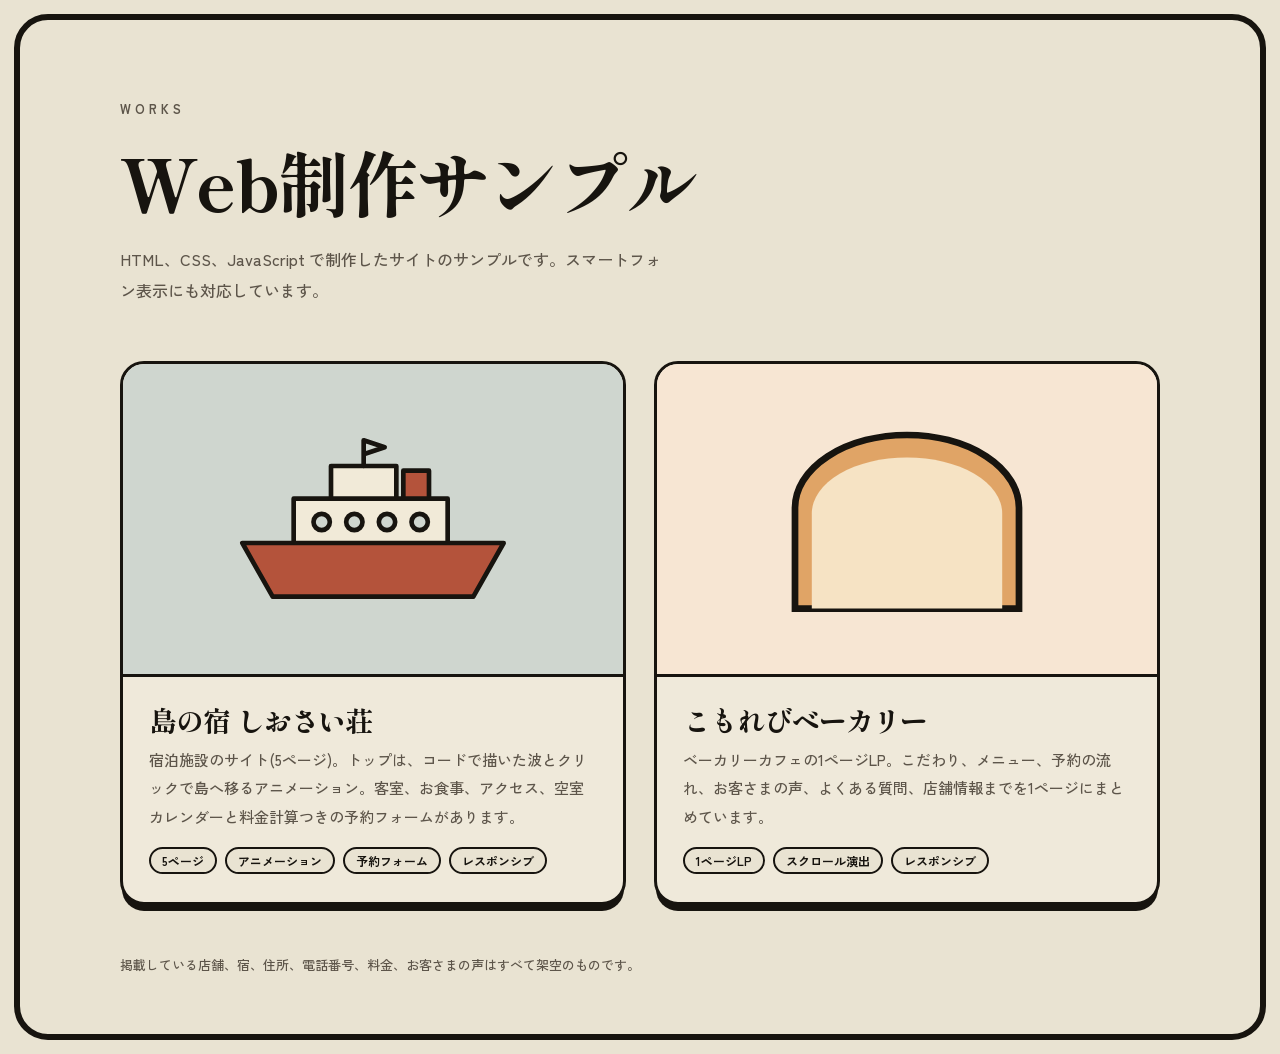
==== index.html @ 9517dd02 "Add web production samples: island inn site and bakery LP Co-Authored-By: Claude Opus 5.5 <noreply@a" ====
<!doctype html>
<html lang="ja">
<head>
<meta charset="utf-8">
<meta name="viewport" content="width=device-width, initial-scale=1">
<title>Web制作サンプル</title>
<meta name="description" content="HTML/CSS/JavaScriptで制作したWebサイトのサンプル集です。掲載している店舗と宿は架空のものです。">
<link rel="preconnect" href="https://fonts.googleapis.com">
<link rel="preconnect" href="https://fonts.gstatic.com" crossorigin>
<link href="https://fonts.googleapis.com/css2?family=Shippori+Mincho+B1:wght@800&family=Zen+Kaku+Gothic+New:wght@500;700&display=swap" rel="stylesheet">
<style>
:root{--paper:#e9e3d2;--paper2:#efe9da;--line:#17140f;--muted:#5d554a;--band:#cfd6cf;--roof:#b4533b;--warm:#f7e6d3}
*{box-sizing:border-box;margin:0;padding:0}
body{background:var(--paper);color:var(--line);font:500 16px/1.9 "Zen Kaku Gothic New",sans-serif;padding:14px}
.page{border:6px solid var(--line);border-radius:34px;min-height:calc(100vh - 28px);padding:72px 0 56px}
.wrap{width:min(1040px,100% - 48px);margin-inline:auto}
h1,h2{font-family:"Shippori Mincho B1",serif;font-weight:800;letter-spacing:-.03em;line-height:1.25}
h1{font-size:clamp(40px,6vw,72px);margin:14px 0 18px}
.eb{font:700 13px/1 "Zen Kaku Gothic New",sans-serif;letter-spacing:.3em;color:var(--muted)}
.lead{color:var(--muted);max-width:34em}
.works{display:grid;grid-template-columns:1fr 1fr;gap:28px;margin-top:56px}
.work{display:block;text-decoration:none;color:inherit;background:var(--paper2);border:3px solid var(--line);border-radius:24px;overflow:hidden;box-shadow:0 8px 0 -2px var(--line);transition:transform .25s,box-shadow .25s}
.work:hover{transform:translateY(3px);box-shadow:0 5px 0 -2px var(--line)}
.thumb{aspect-ratio:16/10;border-bottom:3px solid var(--line);display:grid;place-items:center}
.thumb svg{width:56%}
.body{padding:26px 26px 28px}
.body h2{font-size:28px}
.body p{color:var(--muted);font-size:15px;margin-top:8px}
.tags{display:flex;flex-wrap:wrap;gap:8px;margin-top:16px;list-style:none}
.tags li{font:700 12px/1 "Zen Kaku Gothic New",sans-serif;border:2px solid var(--line);border-radius:999px;padding:6px 11px 5px;background:var(--paper)}
.note{margin-top:48px;font-size:13px;color:var(--muted)}
@media (max-width:760px){body{padding:8px}.page{border-radius:22px;padding:48px 0 40px}.wrap{width:calc(100% - 32px)}.works{grid-template-columns:1fr}}
</style>
</head>
<body>
<div class="page">
  <div class="wrap">
    <span class="eb">WORKS</span>
    <h1>Web制作サンプル</h1>
    <p class="lead">HTML、CSS、JavaScript で制作したサイトのサンプルです。スマートフォン表示にも対応しています。</p>

    <div class="works">
      <a class="work" href="island/">
        <div class="thumb" style="background:var(--band)">
          <svg viewBox="0 0 240 150" aria-hidden="true" fill="none" stroke="#17140f" stroke-width="4" stroke-linejoin="round" stroke-linecap="round"><path fill="#b4533b" d="M146 34h22v26h-22z"/><path fill="#f1ead8" d="M84 30h56v30H84z"/><path fill="#f1ead8" d="M52 58h132v40H52z"/><circle fill="#cfd6cf" cx="76" cy="78" r="7"/><circle fill="#cfd6cf" cx="104" cy="78" r="7"/><circle fill="#cfd6cf" cx="132" cy="78" r="7"/><circle fill="#cfd6cf" cx="160" cy="78" r="7"/><path d="M112 30V8l18 6-18 6"/><path fill="#b4533b" d="M8 96h224l-26 46H34z"/></svg>
        </div>
        <div class="body">
          <h2>島の宿 しおさい荘</h2>
          <p>宿泊施設のサイト(5ページ)。トップは、コードで描いた波とクリックで島へ移るアニメーション。客室、お食事、アクセス、空室カレンダーと料金計算つきの予約フォームがあります。</p>
          <ul class="tags"><li>5ページ</li><li>アニメーション</li><li>予約フォーム</li><li>レスポンシブ</li></ul>
        </div>
      </a>
      <a class="work" href="bakery/">
        <div class="thumb" style="background:var(--warm)">
          <svg viewBox="0 0 100 80" aria-hidden="true"><path d="M10 72 V36 a40 26 0 0 1 80 0 V72 Z" fill="#e0a466" stroke="#17140f" stroke-width="2.4"/><path d="M16 72 V38 a34 20 0 0 1 68 0 V72 Z" fill="#f6e3c4"/></svg>
        </div>
        <div class="body">
          <h2>こもれびベーカリー</h2>
          <p>ベーカリーカフェの1ページLP。こだわり、メニュー、予約の流れ、お客さまの声、よくある質問、店舗情報までを1ページにまとめています。</p>
          <ul class="tags"><li>1ページLP</li><li>スクロール演出</li><li>レスポンシブ</li></ul>
        </div>
      </a>
    </div>

    <p class="note">掲載している店舗、宿、住所、電話番号、料金、お客さまの声はすべて架空のものです。</p>
  </div>
</div>
</body>
</html>
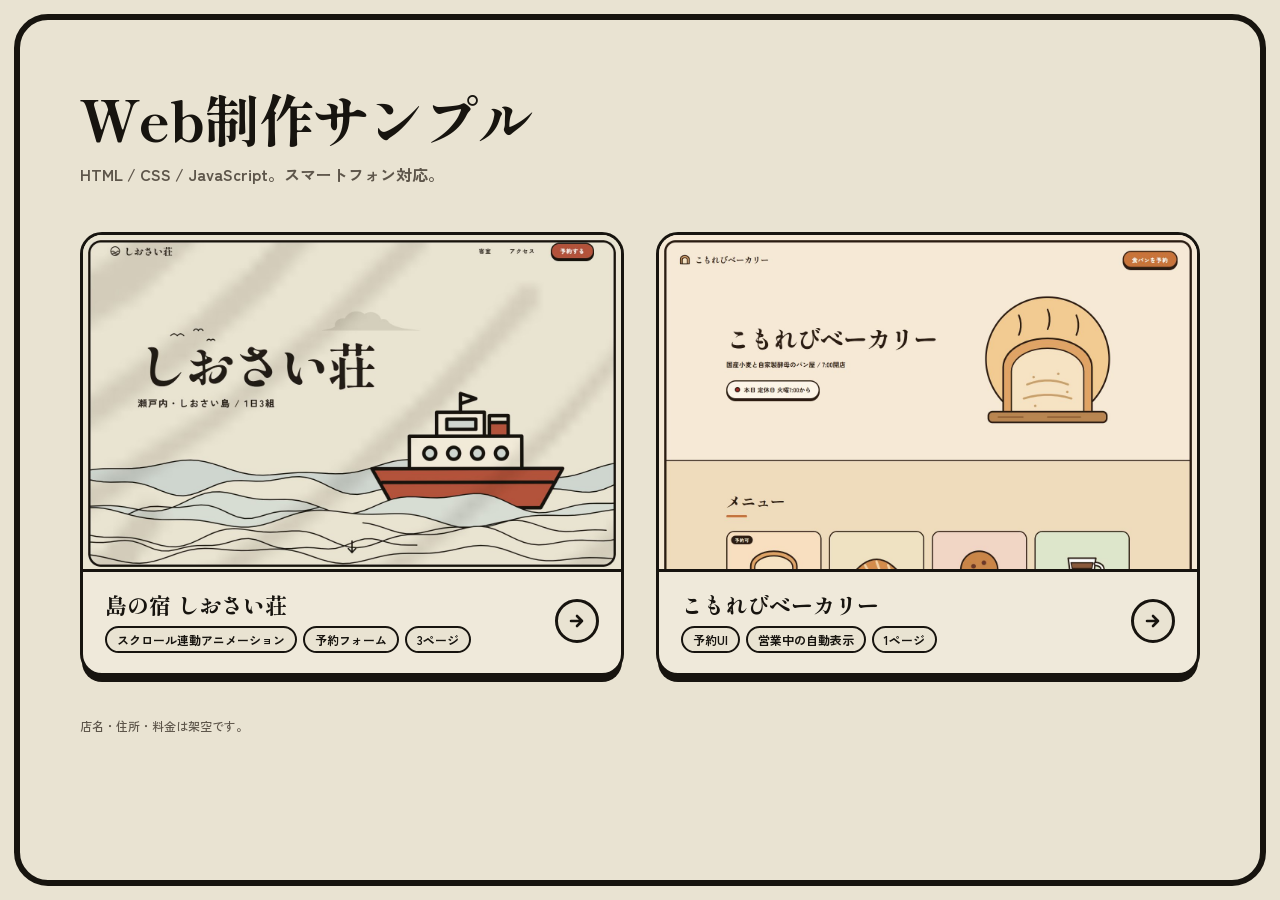
==== commit ed0190bb: "Rework samples: cut copy, simplify UI, island to 3 pages with booking flow Co-Authored-By: Claude Op" ====
--- a/index.html
+++ b/index.html
@@ -4,66 +4,63 @@
 <meta charset="utf-8">
 <meta name="viewport" content="width=device-width, initial-scale=1">
 <title>Web制作サンプル</title>
-<meta name="description" content="HTML/CSS/JavaScriptで制作したWebサイトのサンプル集です。掲載している店舗と宿は架空のものです。">
+<meta name="description" content="HTML / CSS / JavaScript で制作したサイトのサンプル。店名・住所・料金は架空です。">
 <link rel="preconnect" href="https://fonts.googleapis.com">
 <link rel="preconnect" href="https://fonts.gstatic.com" crossorigin>
 <link href="https://fonts.googleapis.com/css2?family=Shippori+Mincho+B1:wght@800&family=Zen+Kaku+Gothic+New:wght@500;700&display=swap" rel="stylesheet">
 <style>
-:root{--paper:#e9e3d2;--paper2:#efe9da;--line:#17140f;--muted:#5d554a;--band:#cfd6cf;--roof:#b4533b;--warm:#f7e6d3}
+:root{--paper:#e9e3d2;--paper2:#efe9da;--line:#17140f;--muted:#5d554a}
 *{box-sizing:border-box;margin:0;padding:0}
-body{background:var(--paper);color:var(--line);font:500 16px/1.9 "Zen Kaku Gothic New",sans-serif;padding:14px}
-.page{border:6px solid var(--line);border-radius:34px;min-height:calc(100vh - 28px);padding:72px 0 56px}
-.wrap{width:min(1040px,100% - 48px);margin-inline:auto}
-h1,h2{font-family:"Shippori Mincho B1",serif;font-weight:800;letter-spacing:-.03em;line-height:1.25}
-h1{font-size:clamp(40px,6vw,72px);margin:14px 0 18px}
-.eb{font:700 13px/1 "Zen Kaku Gothic New",sans-serif;letter-spacing:.3em;color:var(--muted)}
-.lead{color:var(--muted);max-width:34em}
-.works{display:grid;grid-template-columns:1fr 1fr;gap:28px;margin-top:56px}
-.work{display:block;text-decoration:none;color:inherit;background:var(--paper2);border:3px solid var(--line);border-radius:24px;overflow:hidden;box-shadow:0 8px 0 -2px var(--line);transition:transform .25s,box-shadow .25s}
+body{background:var(--paper);color:var(--line);font:500 16px/1.7 "Zen Kaku Gothic New",sans-serif;padding:14px}
+.page{border:6px solid var(--line);border-radius:34px;min-height:calc(100vh - 28px);padding:64px 0 48px}
+.wrap{width:min(1120px,100% - 48px);margin-inline:auto}
+h1{font:800 clamp(34px,5vw,56px)/1.2 "Shippori Mincho B1",serif;letter-spacing:-.02em}
+.sub{margin-top:10px;font-weight:700;color:var(--muted)}
+.works{display:grid;grid-template-columns:1fr 1fr;gap:32px;margin-top:44px}
+.work{display:block;text-decoration:none;color:inherit;background:var(--paper2);border:3px solid var(--line);border-radius:22px;overflow:hidden;box-shadow:0 8px 0 -2px var(--line);transition:transform .2s,box-shadow .2s}
 .work:hover{transform:translateY(3px);box-shadow:0 5px 0 -2px var(--line)}
-.thumb{aspect-ratio:16/10;border-bottom:3px solid var(--line);display:grid;place-items:center}
-.thumb svg{width:56%}
-.body{padding:26px 26px 28px}
-.body h2{font-size:28px}
-.body p{color:var(--muted);font-size:15px;margin-top:8px}
-.tags{display:flex;flex-wrap:wrap;gap:8px;margin-top:16px;list-style:none}
-.tags li{font:700 12px/1 "Zen Kaku Gothic New",sans-serif;border:2px solid var(--line);border-radius:999px;padding:6px 11px 5px;background:var(--paper)}
-.note{margin-top:48px;font-size:13px;color:var(--muted)}
-@media (max-width:760px){body{padding:8px}.page{border-radius:22px;padding:48px 0 40px}.wrap{width:calc(100% - 32px)}.works{grid-template-columns:1fr}}
+.work:focus-visible{outline:3px solid #b4533b;outline-offset:4px}
+.work img{display:block;width:100%;height:auto;aspect-ratio:16/10;object-fit:cover;object-position:top;border-bottom:3px solid var(--line)}
+.meta{display:flex;align-items:center;justify-content:space-between;gap:12px;padding:18px 22px 20px}
+.meta h2{font:800 22px/1.3 "Shippori Mincho B1",serif}
+.go{flex:none;width:44px;height:44px;border:3px solid var(--line);border-radius:50%;display:grid;place-items:center;background:var(--paper)}
+.tags{display:flex;flex-wrap:wrap;gap:6px;margin-top:8px;list-style:none}
+.tags li{font:700 12px/1 "Zen Kaku Gothic New",sans-serif;border:2px solid var(--line);border-radius:999px;padding:6px 10px 5px;background:var(--paper)}
+.note{margin-top:40px;font-size:12px;color:var(--muted)}
+@media (max-width:760px){body{padding:8px}.page{border-radius:22px;padding:40px 0 32px}.wrap{width:calc(100% - 32px)}.works{grid-template-columns:1fr;gap:24px}}
 </style>
 </head>
 <body>
 <div class="page">
-  <div class="wrap">
-    <span class="eb">WORKS</span>
+  <main class="wrap">
     <h1>Web制作サンプル</h1>
-    <p class="lead">HTML、CSS、JavaScript で制作したサイトのサンプルです。スマートフォン表示にも対応しています。</p>
+    <p class="sub">HTML / CSS / JavaScript。スマートフォン対応。</p>
 
     <div class="works">
       <a class="work" href="island/">
-        <div class="thumb" style="background:var(--band)">
-          <svg viewBox="0 0 240 150" aria-hidden="true" fill="none" stroke="#17140f" stroke-width="4" stroke-linejoin="round" stroke-linecap="round"><path fill="#b4533b" d="M146 34h22v26h-22z"/><path fill="#f1ead8" d="M84 30h56v30H84z"/><path fill="#f1ead8" d="M52 58h132v40H52z"/><circle fill="#cfd6cf" cx="76" cy="78" r="7"/><circle fill="#cfd6cf" cx="104" cy="78" r="7"/><circle fill="#cfd6cf" cx="132" cy="78" r="7"/><circle fill="#cfd6cf" cx="160" cy="78" r="7"/><path d="M112 30V8l18 6-18 6"/><path fill="#b4533b" d="M8 96h224l-26 46H34z"/></svg>
-        </div>
-        <div class="body">
-          <h2>島の宿 しおさい荘</h2>
-          <p>宿泊施設のサイト(5ページ)。トップは、コードで描いた波とクリックで島へ移るアニメーション。客室、お食事、アクセス、空室カレンダーと料金計算つきの予約フォームがあります。</p>
-          <ul class="tags"><li>5ページ</li><li>アニメーション</li><li>予約フォーム</li><li>レスポンシブ</li></ul>
+        <img src="assets/island.jpg" alt="島の宿 しおさい荘 トップページ" width="1440" height="900">
+        <div class="meta">
+          <div>
+            <h2>島の宿 しおさい荘</h2>
+            <ul class="tags"><li>スクロール連動アニメーション</li><li>予約フォーム</li><li>3ページ</li></ul>
+          </div>
+          <span class="go" aria-hidden="true"><svg width="18" height="18" viewBox="0 0 18 18" fill="none" stroke="#17140f" stroke-width="2.6" stroke-linecap="round" stroke-linejoin="round"><path d="M3 9h11M9 4l5 5-5 5"/></svg></span>
         </div>
       </a>
       <a class="work" href="bakery/">
-        <div class="thumb" style="background:var(--warm)">
-          <svg viewBox="0 0 100 80" aria-hidden="true"><path d="M10 72 V36 a40 26 0 0 1 80 0 V72 Z" fill="#e0a466" stroke="#17140f" stroke-width="2.4"/><path d="M16 72 V38 a34 20 0 0 1 68 0 V72 Z" fill="#f6e3c4"/></svg>
-        </div>
-        <div class="body">
-          <h2>こもれびベーカリー</h2>
-          <p>ベーカリーカフェの1ページLP。こだわり、メニュー、予約の流れ、お客さまの声、よくある質問、店舗情報までを1ページにまとめています。</p>
-          <ul class="tags"><li>1ページLP</li><li>スクロール演出</li><li>レスポンシブ</li></ul>
+        <img src="assets/bakery.jpg" alt="こもれびベーカリー トップページ" width="1440" height="900">
+        <div class="meta">
+          <div>
+            <h2>こもれびベーカリー</h2>
+            <ul class="tags"><li>予約UI</li><li>営業中の自動表示</li><li>1ページ</li></ul>
+          </div>
+          <span class="go" aria-hidden="true"><svg width="18" height="18" viewBox="0 0 18 18" fill="none" stroke="#17140f" stroke-width="2.6" stroke-linecap="round" stroke-linejoin="round"><path d="M3 9h11M9 4l5 5-5 5"/></svg></span>
         </div>
       </a>
     </div>
 
-    <p class="note">掲載している店舗、宿、住所、電話番号、料金、お客さまの声はすべて架空のものです。</p>
-  </div>
+    <p class="note">店名・住所・料金は架空です。</p>
+  </main>
 </div>
 </body>
 </html>
